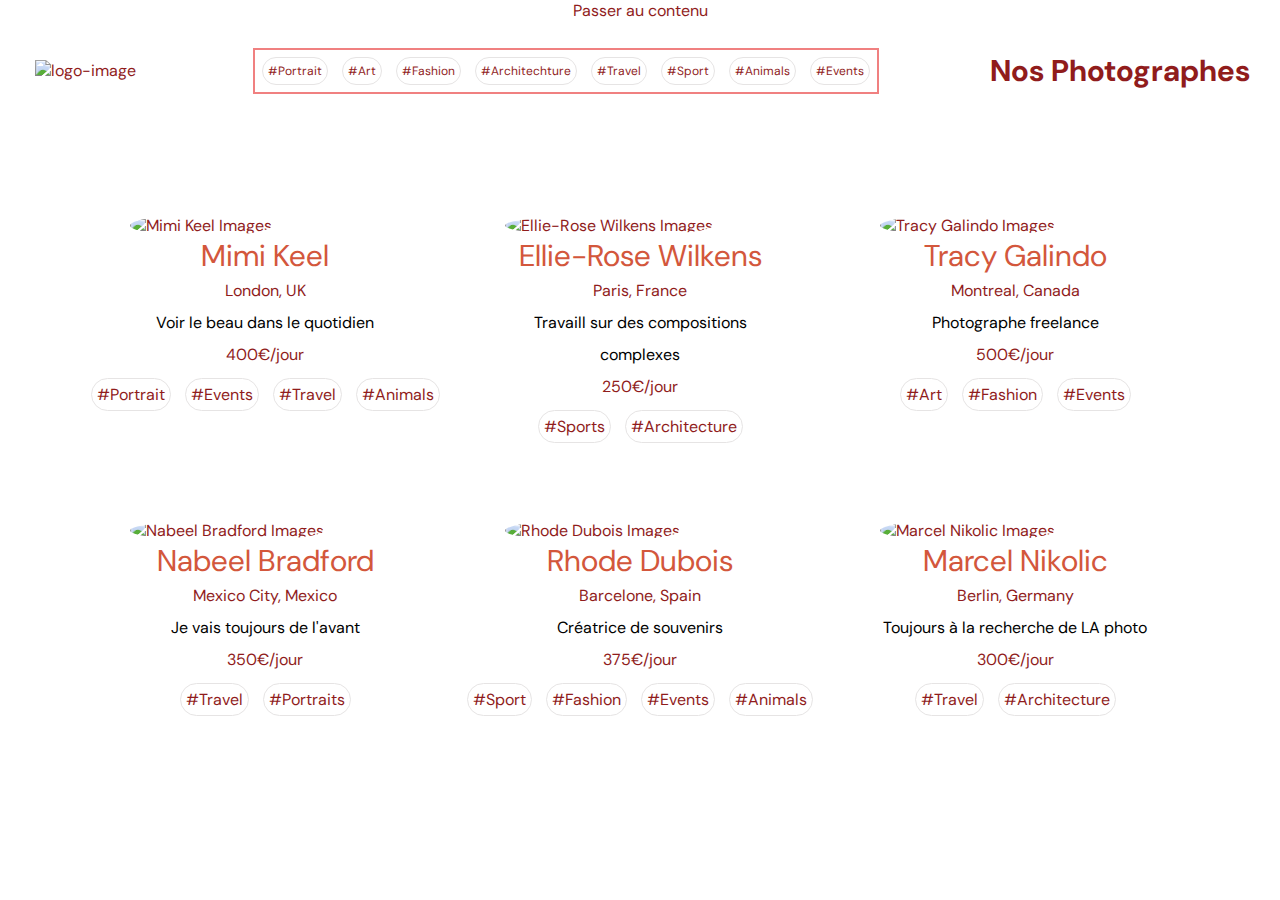
==== index.html @ 73eb79d6 "initial commit" ====
<!DOCTYPE html>
<html lang="en">
  <head>
    <meta charset="UTF-8" />
    <meta http-equiv="X-UA-Compatible" content="IE=edge" />
    <meta name="viewport" content="width=device-width, initial-scale=1.0" />
    <meta
      name="description"
      content="FishEye Site web de photographes freelances, accessibles aux utilisateurs malvoyants "
    />
    <meta name="author" content="Khalida Begum" />
    <link rel="preconnect" href="https://fonts.googleapis.com" />
    <link rel="preconnect" href="https://fonts.gstatic.com" crossorigin />
    <link
      href="https://fonts.googleapis.com/css2?family=DM+Sans&display=swap"
      rel="stylesheet"
    />
    <link rel="stylesheet" href="main.css" />
    <link rel="stylesheet" href="mimi-keel.html" />
    <title>FishEye</title>
  </head>
  <body>
    <a class="contenu" href="#">Passer au contenu</a>
    <header class="main-header">
      <div class="header">
        <img src="/UI-Design-FishEye-FR/.logo.png" alt="logo-image" />
        <h1 class="mobile-title">Nos Photographes</h1>
      </div>
      <nav>
        <ul class="nav-menu">
          <li><a href="#">#Portrait</a></li>
          <li><a href="#">#Art</a></li>
          <li><a href="#">#Fashion</a></li>
          <li><a href="#">#Architechture</a></li>
          <li><a href="#">#Travel</a></li>
          <li><a href="#">#Sport</a></li>
          <li><a href="#">#Animals</a></li>
          <li><a href="#">#Events</a></li>
        </ul>
      </nav>
      <h1 class="desktop-title">Nos Photographes</h1>
    </header>
    <main>
      <section>
        <div class="gallery">
          <article>
            <div class="vignette">
              <a href="mimi-keel.html">
                <img
                  src="Sample Photos/Mimi/Portrait_Nora.jpg"
                  alt="Mimi Keel Images"
                />
                <h2>Mimi Keel</h2>
                <div class="vignette-text">
                  <span>London, UK</span>
                  <p>Voir le beau dans le quotidien</p>
                  <span>400€/jour</span>
                </div>
              </a>
              <ul class="tags">
                <li><a href="#">#Portrait</a></li>
                <li><a href="#">#Events</a></li>
                <li><a href="#">#Travel</a></li>
                <li><a href="#">#Animals</a></li>
              </ul>
            </div>
          </article>
          <article>
            <div class="vignette">
              <a href="#">
                <img
                  src="Sample Photos/Ellie Rose/Architecture_Horseshoe.jpg"
                  alt="Ellie-Rose Wilkens Images"
                />
                <h2>Ellie-Rose Wilkens</h2>
                <div class="vignette-text">
                  <span>Paris, France</span>
                  <p>Travaill sur des compositions complexes</p>
                  <span>250€/jour</span>
                </div>
              </a>
              <ul class="tags">
                <li><a href="#">#Sports</a></li>
                <li><a href="#">#Architecture</a></li>
              </ul>
            </div>
          </article>
          <article>
            <div class="vignette">
              <a href="#">
                <img
                  src="Sample Photos/Tracy/Fashion_Urban_Jungle.jpg"
                  alt="Tracy Galindo Images"
                />
                <h2>Tracy Galindo</h2>
                <div class="vignette-text">
                  <span>Montreal, Canada</span>
                  <p>Photographe freelance</p>
                  <span>500€/jour</span>
                </div>
              </a>
              <ul class="tags">
                <li><a href="#">#Art</a></li>
                <li><a href="#">#Fashion</a></li>
                <li><a href="#">#Events</a></li>
              </ul>
            </div>
          </article>
          <article>
            <div class="vignette">
              <a href="#">
                <img
                  src="Sample Photos/Nabeel/Travel_Outdoor_Baths.jpg"
                  alt="Nabeel Bradford Images"
                />
                <h2>Nabeel Bradford</h2>
                <div class="vignette-text">
                  <span>Mexico City, Mexico</span>
                  <p>Je vais toujours de l'avant</p>
                  <span>350€/jour</span>
                </div>
              </a>
              <ul class="tags">
                <li><a href="#">#Travel</a></li>
                <li><a href="#">#Portraits</a></li>
              </ul>
            </div>
          </article>
          <article>
            <div class="vignette">
              <a href="#">
                <img
                  src="Sample Photos/Rhode/Fashion_Melody_Red_on_Stripes.jpg"
                  alt="Rhode Dubois Images"
                />
                <h2>Rhode Dubois</h2>
                <div class="vignette-text">
                  <span>Barcelone, Spain</span>
                  <p>Créatrice de souvenirs</p>
                  <span>375€/jour</span>
                </div>
              </a>
              <ul class="tags">
                <li><a href="#">#Sport</a></li>
                <li><a href="#">#Fashion</a></li>
                <li><a href="#">#Events</a></li>
                <li><a href="#">#Animals</a></li>
              </ul>
            </div>
          </article>
          <article>
            <div class="vignette">
              <a href="#">
                <img
                  src="Sample Photos/Marcel/Travel_Tower.jpg"
                  alt="Marcel Nikolic Images"
                />
                <h2>Marcel Nikolic</h2>
                <div class="vignette-text">
                  <span>Berlin, Germany</span>
                  <p>Toujours à la recherche de LA photo</p>
                  <span>300€/jour</span>
                </div>
              </a>
              <ul class="tags">
                <li><a href="#">#Travel</a></li>
                <li><a href="#">#Architecture</a></li>
              </ul>
            </div>
          </article>
        </div>
      </section>
    </main>

    <script src="main.js"></script>
  </body>
</html>
---- main.css ----
* {
  margin: 0;
  padding: 0;
  box-sizing: border-box;
  font-family: DM Sans;
  color: #901c1c;
}

.contenu {
  display: none;
  text-decoration: none;
}

.header {
  display: flex;
  flex-direction: row;
  justify-content: space-between;
  align-items: center;
  margin: 10px;
}
.desktop-title {
  display: none;
}
.nav-menu {
  display: flex;
  flex-direction: row;
  flex-wrap: wrap;
  justify-content: center;
  align-items: center;
  list-style: none;
  font-size: 14px;
}
.nav-menu a {
  text-decoration: none;
}
.nav-menu li {
  padding: 5px;
  border: 1px solid #e6e4e4;
  border-radius: 25px;
  margin: 7px;
}

.gallery {
  display: flex;
  flex-direction: column;
  justify-content: space-evenly;
  padding: 60px;
  width: 100%;
}

.vignette {
  margin: 20px 20px 50px 20px;
}
.vignette a {
  text-decoration: none;
}

.vignette img {
  width: 100%;
  height: 350px;
  border-radius: 50%;
  object-fit: cover;
}
h2 {
  font-weight: 400;
  font-size: 30px;
  text-align: center;
  color: #d3573c;
}
h1 {
  font-size: 18px;
  text-align: right;
  margin: 5px;
}
.vignette-text {
  text-align: center;
  line-height: 2em;
}
.vignette-text p {
  color: #000000;
}

.tags {
  display: flex;
  flex-direction: row;
  justify-content: center;
  align-items: center;
}
.tags li {
  list-style: none;
  padding: 5px;
  border: 1px solid #e6e4e4;
  border-radius: 25px;
  margin: 7px;
}

/*photographer profile page*/
.photographer-profile {
  display: flex;
  flex-direction: row;
  justify-content: left;
  align-items: left;
  margin: 10px;
}
.photographer-profile h1 {
  text-align: left;
  color: #d3573c;
  font-weight: 400;
  font-size: 30px;
}
.profile-text {
  color: #d3573c;
}
.profile-pic img {
  border-radius: 50%;
  object-fit: cover;
  margin-left: 25px;
}
.profile-tags {
  display: flex;
  flex-direction: row;
  justify-content: left;
  align-items: center;
}
.profile-tags li {
  list-style: none;
  padding: 5px;
  border: 1px solid #e6e4e4;
  border-radius: 25px;
  margin: 7px;
}
.profile-tags a {
  text-decoration: none;
}
.sample-pictures {
  display: flex;
  flex-direction: column;
  justify-content: center;
  align-items: center;
  margin: 50px;
}

@media screen and (min-width: 991px) {
  header {
    display: flex;
    flex-direction: row;
    justify-content: center;
    align-items: center;
    margin: 15px;
    padding: 10px;
  }
  .contenu {
    display: block;
    text-align: center;
  }
  .main-header {
    justify-content: space-between;
  }
  h1 {
    font-size: 30px;
  }
  .mobile-title {
    display: none;
  }
  .desktop-title {
    display: inline;
  }

  .nav-menu {
    border: 2px solid lightcoral;
    font-size: 12px;
    justify-content: center;
    align-items: center;
  }
  .gallery {
    display: flex;
    flex-direction: row;
    flex-wrap: wrap;
    width: 100%;
  }
  .vignette {
    width: 300px;
    margin: 20px;
    padding: 15px;
  }
}
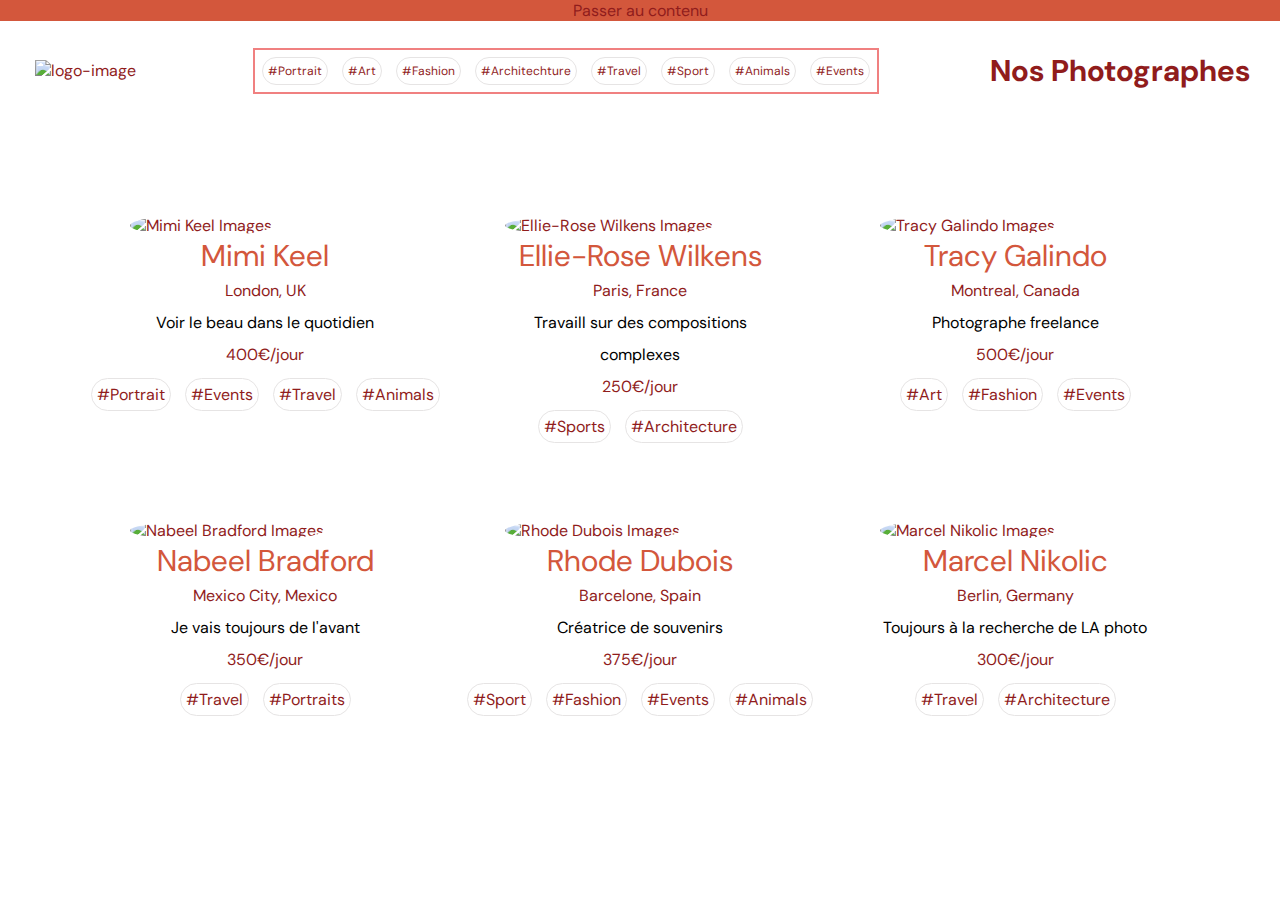
==== commit bd3c1f80: "json update" ====
--- a/index.html
+++ b/index.html
@@ -23,7 +23,7 @@
     <a class="contenu" href="#">Passer au contenu</a>
     <header class="main-header">
       <div class="header">
-        <img src="/UI-Design-FishEye-FR/.logo.png" alt="logo-image" />
+        <img src="UI-Design-FishEye-FR/logo.jpg" alt="logo-image" />
         <h1 class="mobile-title">Nos Photographes</h1>
       </div>
       <nav>
@@ -40,7 +40,7 @@
       </nav>
       <h1 class="desktop-title">Nos Photographes</h1>
     </header>
-    <main>
+    <main id="main">
       <section>
         <div class="gallery">
           <article>
@@ -172,6 +172,6 @@
       </section>
     </main>
 
-    <script src="main.js"></script>
+    <script src="main.js" type="module"></script>
   </body>
 </html>
--- a/main.css
+++ b/main.css
@@ -132,7 +132,7 @@
 .profile-tags a {
   text-decoration: none;
 }
-.sample-pictures {
+.portfolio {
   display: flex;
   flex-direction: column;
   justify-content: center;
@@ -152,6 +152,7 @@
   .contenu {
     display: block;
     text-align: center;
+    background-color: #d3573c;
   }
   .main-header {
     justify-content: space-between;
@@ -183,4 +184,21 @@
     margin: 20px;
     padding: 15px;
   }
-}
+  .portfolio {
+    display: flex;
+    flex-direction: row;
+    flex-wrap: wrap;
+    justify-content: center;
+    align-items: center;
+  }
+  .portfolio-pics {
+    margin: 20px;
+  }
+  .portfolio span {
+    display: flex;
+    color: green;
+  }
+  .portfolio img {
+    border-radius: 15px;
+  }
+}
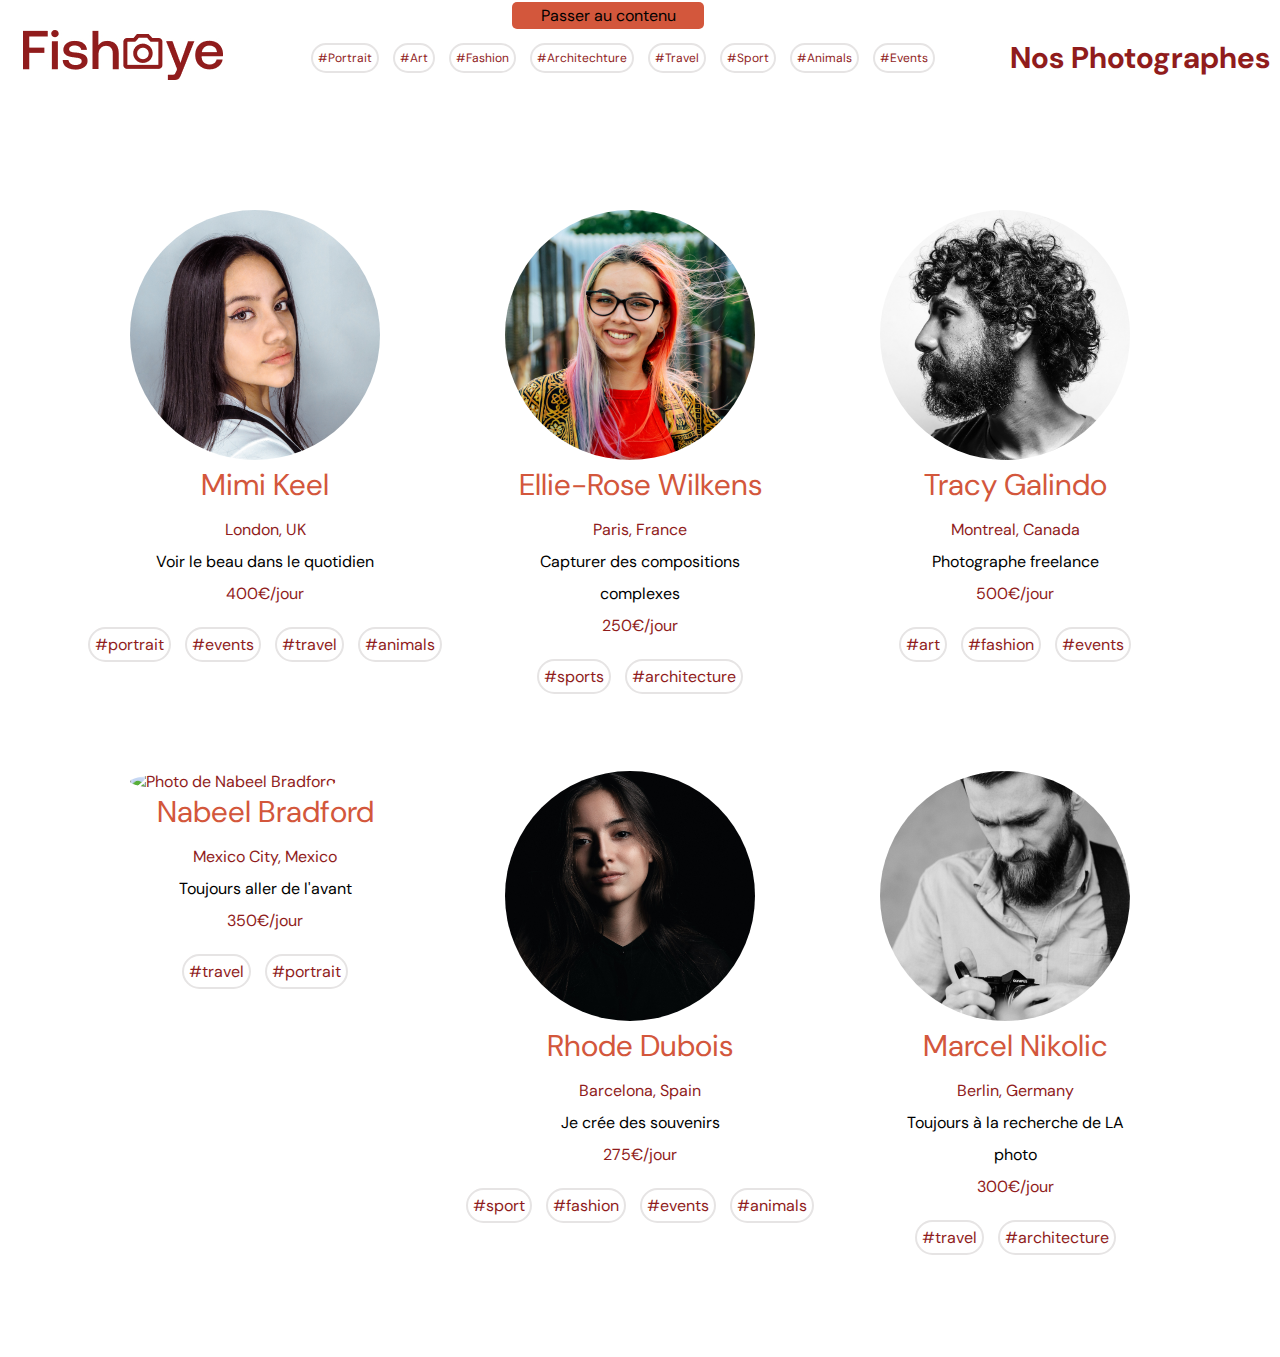
==== commit 25b88ae5: "code plus propre" ====
--- a/index.html
+++ b/index.html
@@ -17,158 +17,51 @@
     />
     <link rel="stylesheet" href="main.css" />
     <link rel="stylesheet" href="mimi-keel.html" />
+    <link rel="stylesheet" href="photograph.html" />
     <title>FishEye</title>
   </head>
   <body>
-    <a class="contenu" href="#">Passer au contenu</a>
+    <a class="contenu" href="#main">Passer au contenu</a>
     <header class="main-header">
       <div class="header">
-        <img src="UI-Design-FishEye-FR/logo.jpg" alt="logo-image" />
+        <a href="index.html">
+          <img src="UI-Design-FishEye-FR/logo.jpg" alt="FishEye Homepage"
+        /></a>
         <h1 class="mobile-title">Nos Photographes</h1>
       </div>
-      <nav>
-        <ul class="nav-menu">
-          <li><a href="#">#Portrait</a></li>
-          <li><a href="#">#Art</a></li>
-          <li><a href="#">#Fashion</a></li>
-          <li><a href="#">#Architechture</a></li>
-          <li><a href="#">#Travel</a></li>
-          <li><a href="#">#Sport</a></li>
-          <li><a href="#">#Animals</a></li>
-          <li><a href="#">#Events</a></li>
+     <nav>
+      <ul class="nav-menu">
+          <span>
+            <li><a href="index.html?tag=${tag}">#Portrait</a></li></span
+          >
+          <span
+            ><li><a href="index.html?tag=${tag}">#Art</a></li></span
+          >
+          <span>
+            <li><a href="index.html?tag=${tag}">#Fashion</a></li></span
+          >
+          <span>
+            <li><a href="index.html?tag=${tag}">#Architechture</a></li></span
+          >
+          <span>
+            <li><a href="index.html?tag=${tag}">#Travel</a></li></span
+          >
+          <span
+            ><li><a href="index.html?tag=${tag}">#Sport</a></li></span
+          >
+          <span
+            ><li><a href="index.html?tag=${tag}">#Animals</a></li></span
+          >
+          <span
+            ><li><a href="index.html?tag=${tag}">#Events</a></li></span
+          >
         </ul>
-      </nav>
+      </nav> 
       <h1 class="desktop-title">Nos Photographes</h1>
     </header>
-    <main id="main">
+    <main>
       <section>
-        <div class="gallery">
-          <article>
-            <div class="vignette">
-              <a href="mimi-keel.html">
-                <img
-                  src="Sample Photos/Mimi/Portrait_Nora.jpg"
-                  alt="Mimi Keel Images"
-                />
-                <h2>Mimi Keel</h2>
-                <div class="vignette-text">
-                  <span>London, UK</span>
-                  <p>Voir le beau dans le quotidien</p>
-                  <span>400€/jour</span>
-                </div>
-              </a>
-              <ul class="tags">
-                <li><a href="#">#Portrait</a></li>
-                <li><a href="#">#Events</a></li>
-                <li><a href="#">#Travel</a></li>
-                <li><a href="#">#Animals</a></li>
-              </ul>
-            </div>
-          </article>
-          <article>
-            <div class="vignette">
-              <a href="#">
-                <img
-                  src="Sample Photos/Ellie Rose/Architecture_Horseshoe.jpg"
-                  alt="Ellie-Rose Wilkens Images"
-                />
-                <h2>Ellie-Rose Wilkens</h2>
-                <div class="vignette-text">
-                  <span>Paris, France</span>
-                  <p>Travaill sur des compositions complexes</p>
-                  <span>250€/jour</span>
-                </div>
-              </a>
-              <ul class="tags">
-                <li><a href="#">#Sports</a></li>
-                <li><a href="#">#Architecture</a></li>
-              </ul>
-            </div>
-          </article>
-          <article>
-            <div class="vignette">
-              <a href="#">
-                <img
-                  src="Sample Photos/Tracy/Fashion_Urban_Jungle.jpg"
-                  alt="Tracy Galindo Images"
-                />
-                <h2>Tracy Galindo</h2>
-                <div class="vignette-text">
-                  <span>Montreal, Canada</span>
-                  <p>Photographe freelance</p>
-                  <span>500€/jour</span>
-                </div>
-              </a>
-              <ul class="tags">
-                <li><a href="#">#Art</a></li>
-                <li><a href="#">#Fashion</a></li>
-                <li><a href="#">#Events</a></li>
-              </ul>
-            </div>
-          </article>
-          <article>
-            <div class="vignette">
-              <a href="#">
-                <img
-                  src="Sample Photos/Nabeel/Travel_Outdoor_Baths.jpg"
-                  alt="Nabeel Bradford Images"
-                />
-                <h2>Nabeel Bradford</h2>
-                <div class="vignette-text">
-                  <span>Mexico City, Mexico</span>
-                  <p>Je vais toujours de l'avant</p>
-                  <span>350€/jour</span>
-                </div>
-              </a>
-              <ul class="tags">
-                <li><a href="#">#Travel</a></li>
-                <li><a href="#">#Portraits</a></li>
-              </ul>
-            </div>
-          </article>
-          <article>
-            <div class="vignette">
-              <a href="#">
-                <img
-                  src="Sample Photos/Rhode/Fashion_Melody_Red_on_Stripes.jpg"
-                  alt="Rhode Dubois Images"
-                />
-                <h2>Rhode Dubois</h2>
-                <div class="vignette-text">
-                  <span>Barcelone, Spain</span>
-                  <p>Créatrice de souvenirs</p>
-                  <span>375€/jour</span>
-                </div>
-              </a>
-              <ul class="tags">
-                <li><a href="#">#Sport</a></li>
-                <li><a href="#">#Fashion</a></li>
-                <li><a href="#">#Events</a></li>
-                <li><a href="#">#Animals</a></li>
-              </ul>
-            </div>
-          </article>
-          <article>
-            <div class="vignette">
-              <a href="#">
-                <img
-                  src="Sample Photos/Marcel/Travel_Tower.jpg"
-                  alt="Marcel Nikolic Images"
-                />
-                <h2>Marcel Nikolic</h2>
-                <div class="vignette-text">
-                  <span>Berlin, Germany</span>
-                  <p>Toujours à la recherche de LA photo</p>
-                  <span>300€/jour</span>
-                </div>
-              </a>
-              <ul class="tags">
-                <li><a href="#">#Travel</a></li>
-                <li><a href="#">#Architecture</a></li>
-              </ul>
-            </div>
-          </article>
-        </div>
+        <div id="main" class="gallery"></div>
       </section>
     </main>
 
--- a/main.css
+++ b/main.css
@@ -16,7 +16,7 @@
   flex-direction: row;
   justify-content: space-between;
   align-items: center;
-  margin: 10px;
+  margin: 20px 13px;
 }
 .desktop-title {
   display: none;
@@ -32,12 +32,21 @@
 }
 .nav-menu a {
   text-decoration: none;
+  color: #901c1c;
+}
+.nav-menu a:hover {
+  color: #ffffff;
+  background-color: #901c1c;
 }
 .nav-menu li {
   padding: 5px;
-  border: 1px solid #e6e4e4;
+  border: 2px solid #e6e4e4;
   border-radius: 25px;
   margin: 7px;
+}
+.nav-menu li:hover {
+  color: #ffffff;
+  background-color: #901c1c;
 }
 
 .gallery {
@@ -54,13 +63,21 @@
 .vignette a {
   text-decoration: none;
 }
+.vignette a:hover {
+  color: #ffffff;
+}
 
 .vignette img {
-  width: 100%;
-  height: 350px;
+  width: 250px;
+  height: 250px;
   border-radius: 50%;
   object-fit: cover;
 }
+.vignette-link:hover {
+  transform: scale(1.1);
+  transition: ease-in-out;
+}
+
 h2 {
   font-weight: 400;
   font-size: 30px;
@@ -70,11 +87,14 @@
 h1 {
   font-size: 18px;
   text-align: right;
-  margin: 5px;
 }
 .vignette-text {
   text-align: center;
   line-height: 2em;
+  margin: 10px;
+}
+.price {
+  color: #525252;
 }
 .vignette-text p {
   color: #000000;
@@ -86,92 +106,416 @@
   justify-content: center;
   align-items: center;
 }
+.tags a {
+  color: #901c1c;
+}
 .tags li {
   list-style: none;
   padding: 5px;
-  border: 1px solid #e6e4e4;
+  border: 2px solid #e6e4e4;
   border-radius: 25px;
   margin: 7px;
 }
 
+.tags li:hover {
+  background-color: #901c1c;
+  color: #ffffff;
+}
+
 /*photographer profile page*/
+.profile-header {
+  position: absolute;
+  margin: 10px;
+}
 .photographer-profile {
   display: flex;
   flex-direction: row;
   justify-content: left;
-  align-items: left;
   margin: 10px;
 }
 .photographer-profile h1 {
   text-align: left;
   color: #d3573c;
   font-weight: 400;
-  font-size: 30px;
+  font-size: 40px;
+  margin-top: 25px;
 }
 .profile-text {
   color: #d3573c;
+  margin-top: 5em;
+}
+.profile-text p {
+  color: #525252;
 }
 .profile-pic img {
+  height: 150px;
+  width: 150px;
   border-radius: 50%;
   object-fit: cover;
-  margin-left: 25px;
+  margin-top: 40px;
 }
 .profile-tags {
   display: flex;
   flex-direction: row;
-  justify-content: left;
+  justify-content: space-evenly;
   align-items: center;
 }
+
 .profile-tags li {
   list-style: none;
   padding: 5px;
-  border: 1px solid #e6e4e4;
+  border: 2px solid #e6e4e4;
   border-radius: 25px;
-  margin: 7px;
+}
+.profile-tags li:hover {
+  background-color: #901c1c;
 }
 .profile-tags a {
   text-decoration: none;
-}
-.portfolio {
+  color: #901c1c;
+}
+.profile-tags a:hover {
+  color: #ffffff;
+  background-color: #901c1c;
+}
+
+/* menu sort by */
+
+.sort-menu label {
+  font-size: 16px;
+  width: 80px;
+}
+
+.dropbtn {
+  position: absolute;
+  background-color: #901c1c;
+  cursor: pointer;
+  color: #ffffff;
+  font-size: 16px;
+  margin-left: 45px;
+  border: none;
+}
+.dropbtn:hover,
+.dropbtn:focus {
+  background-color: #ddd;
+}
+/* hidden par default*/
+
+.sort-menu {
+  position: relative;
+  display: inline-block;
+}
+
+.sort-content {
+  display: none;
+  position: absolute;
+  top: 0;
+  margin-left: 7em;
+  background-color: #901c1c;
+  min-width: 160px;
+  z-index: 1;
+}
+.sort-popularity,
+.sort-date,
+.sort-title {
+  width: 90%;
+  background-color: #901c1c;
+  padding: 10px 10px;
+  color: #ffffff;
+  display: block;
+  margin: 6px;
+  border: none;
+  border-bottom: solid 2px #ffffff;
+  cursor: pointer;
+}
+.dropbtn {
+  padding: 0;
+  left: 54%;
+  margin-top: 15px;
+  max-width: 3px;
+  max-height: 3px;
+}
+
+.sort-content a:hover {
+  background-color: #ddd;
+}
+.close-menu {
+  margin-left: 30px;
+  color: #000000;
+  cursor: pointer;
+}
+
+/* portfolio*/
+
+#portfolio {
   display: flex;
   flex-direction: column;
   justify-content: center;
   align-items: center;
-  margin: 50px;
+  margin-top: 30px;
+}
+.portfolio-pics {
+  position: relative;
+  margin: 20px 20px 0px 20px;
+  width: 90%;
+}
+.portfolio-pics img {
+  width: 100%;
+  height: 200px;
+  border-radius: 5px;
+  object-fit: cover;
+}
+.portfolio-pics video {
+  width: 100%;
+  height: 200px;
+  border-radius: 5px;
+  object-fit: cover;
+}
+.portfolio-text {
+  margin-top: 15px;
+  display: flex;
+  justify-content: space-between;
+}
+.portfolio-text a {
+  text-decoration: none;
+}
+
+.portfolio-likes {
+  margin-right: 0;
+  cursor: pointer;
+}
+
+.title {
+  cursor: pointer;
+}
+
+/* lightbox*/
+.lightbox {
+  display: none;
+  position: fixed;
+  top: 0;
+  left: 0;
+  width: 100%;
+  height: 100%;
+  background-color: #ffffff;
+  z-index: 1;
+  overflow: auto;
+}
+
+#nav-left,
+#nav-right {
+  font-size: 30px;
+  position: fixed;
+  top: 50%;
+  transition: 0.3s;
+  z-index: 11;
+  cursor: pointer;
+  border: none;
+}
+#nav-left {
+  left: 40px;
+}
+#nav-right {
+  right: 40px;
+}
+
+.lightbox-close {
+  position: absolute;
+  right: 25px;
+  top: 40px;
+  width: 35px;
+  height: 35px;
+  opacity: 1;
+  cursor: pointer;
+  z-index: 12;
+}
+
+.lightbox-close:before,
+.lightbox-close:after {
+  position: absolute;
+  left: 15px;
+  content: " ";
+  height: 40px;
+  width: 6px;
+  background-color: #901c1c;
+}
+.lightbox-close:before {
+  transform: rotate(45deg);
+}
+.lightbox-close:after {
+  transform: rotate(-45deg);
+}
+
+.lightbox-container img {
+  width: 100%;
+  object-fit: cover;
+}
+.lightbox-container {
+  display: flex;
+  align-items: center;
+  justify-content: center;
+  margin-left: 75px;
+  margin-right: 75px;
+  min-height: 100vh;
+  cursor: pointer;
+}
+
+/*modal*/
+
+.btn-contact {
+  position: fixed;
+  background-color: #901c1c;
+  color: #ffffff;
+  margin: 10px;
+  height: 40px;
+  width: 150px;
+  left: 28%;
+  border-radius: 10px;
+  font-size: 18px;
+  font-weight: bold;
+  border: 0;
+  cursor: pointer;
+}
+.btn-contact:hover {
+  background-color: #d3573c;
+  color: #000000;
+}
+.background {
+  display: none;
+  position: fixed;
+  z-index: 1;
+  left: 0;
+  top: 0;
+  height: 100%;
+  width: 100%;
+}
+.content {
+  width: 100%;
+  height: 100vh;
+  animation-name: modalopen;
+  background: #d3573c;
+  position: relative;
+  color: #fff;
+  padding-top: 10px;
+}
+.contact {
+  margin: 10px;
+  color: #000000;
+  font-size: 20px;
+}
+
+.modal-body {
+  padding: 15px 8%;
+  margin: 15px auto;
+}
+.formdata {
+  margin-top: 15px;
+}
+label {
+  color: #000000;
+  font-size: 20px;
+}
+input {
+  padding: 8px;
+  height: 3em;
+  width: 100%;
+  border: none;
+  border-radius: 5px;
+}
+#message {
+  height: 150px;
+  width: 100%;
+}
+.button-send {
+  margin-top: 50px;
+  background-color: #901c1c;
+  color: #ffffff;
+  font-size: 23px;
+  width: 150px;
+  border: none;
+  border-radius: 5px;
+}
+.text-control {
+  margin: 0;
+  padding: 8px;
+  width: 100%;
+  border-radius: 10px;
+}
+.close {
+  position: absolute;
+  right: 15px;
+  top: 15px;
+  width: 32px;
+  height: 32px;
+  opacity: 1;
+  cursor: pointer;
+  transform: scale(0.7);
+}
+
+.close:before,
+.close:after {
+  position: absolute;
+  left: 15px;
+  content: " ";
+  height: 33px;
+  width: 3px;
+  background-color: #fff;
+}
+.close:before {
+  transform: rotate(45deg);
+}
+.close:after {
+  transform: rotate(-45deg);
 }
 
 @media screen and (min-width: 991px) {
-  header {
+  .photographer-info {
     display: flex;
     flex-direction: row;
+    flex-wrap: wrap;
+    align-items: center;
+    margin: 15px;
+    padding: 20px;
+    background-color: #fafafa;
+  }
+  .contenu {
+    position: fixed;
+    display: block;
+    text-align: center;
+    background-color: #d3573c;
+    width: 15%;
+    color: #000000;
+    margin: -8px 40%;
+    padding: 3px;
+    border-radius: 5px;
+  }
+  .contenu:hover {
+    transform: scale(1.2);
+  }
+
+  .main-header {
+    display: flex;
+    flex-direction: row;
+    align-items: center;
+    justify-content: space-between;
+    margin: 10px;
+  }
+  h1 {
+    font-size: 30px;
+  }
+  .mobile-title {
+    display: none;
+  }
+  .desktop-title {
+    display: inline;
+  }
+
+  .nav-menu {
+    font-size: 12px;
     justify-content: center;
     align-items: center;
     margin: 15px;
     padding: 10px;
-  }
-  .contenu {
-    display: block;
-    text-align: center;
-    background-color: #d3573c;
-  }
-  .main-header {
-    justify-content: space-between;
-  }
-  h1 {
-    font-size: 30px;
-  }
-  .mobile-title {
-    display: none;
-  }
-  .desktop-title {
-    display: inline;
-  }
-
-  .nav-menu {
-    border: 2px solid lightcoral;
-    font-size: 12px;
-    justify-content: center;
-    align-items: center;
   }
   .gallery {
     display: flex;
@@ -184,21 +528,64 @@
     margin: 20px;
     padding: 15px;
   }
-  .portfolio {
+  #portfolio {
     display: flex;
     flex-direction: row;
     flex-wrap: wrap;
-    justify-content: center;
+    justify-content: space-evenly;
     align-items: center;
   }
   .portfolio-pics {
+    width: 350px;
     margin: 20px;
-  }
-  .portfolio span {
-    display: flex;
+    padding: 15px;
+  }
+  .portfolio-pics img {
+    height: 250px;
+  }
+  .portfolio-pics video {
+    height: 250px;
+  }
+
+  .photographer-profile {
+    justify-content: space-between;
+    width: 100%;
+  }
+  .profile-header {
+    top: 0;
+    left: 0;
+    margin: 20px;
+  }
+  .profile-pic img {
+    height: 200px;
+    width: 200px;
+  }
+  .profile-text {
+    line-height: 2.5em;
+  }
+  .tags {
     color: green;
   }
-  .portfolio img {
-    border-radius: 15px;
-  }
-}
+
+  .btn-contact {
+    position: absolute;
+    height: 60px;
+    width: 150px;
+    left: 30%;
+  }
+  .background {
+    background-color: rgba(194, 190, 190, 0.322);
+    overflow: overlay;
+  }
+  .content {
+    margin: 10% auto;
+    max-height: 92%;
+    max-width: 40%;
+    border-radius: 10px;
+  }
+  .lightbox-container img {
+    width: 50em;
+    height: 600px;
+    object-fit: cover;
+  }
+}
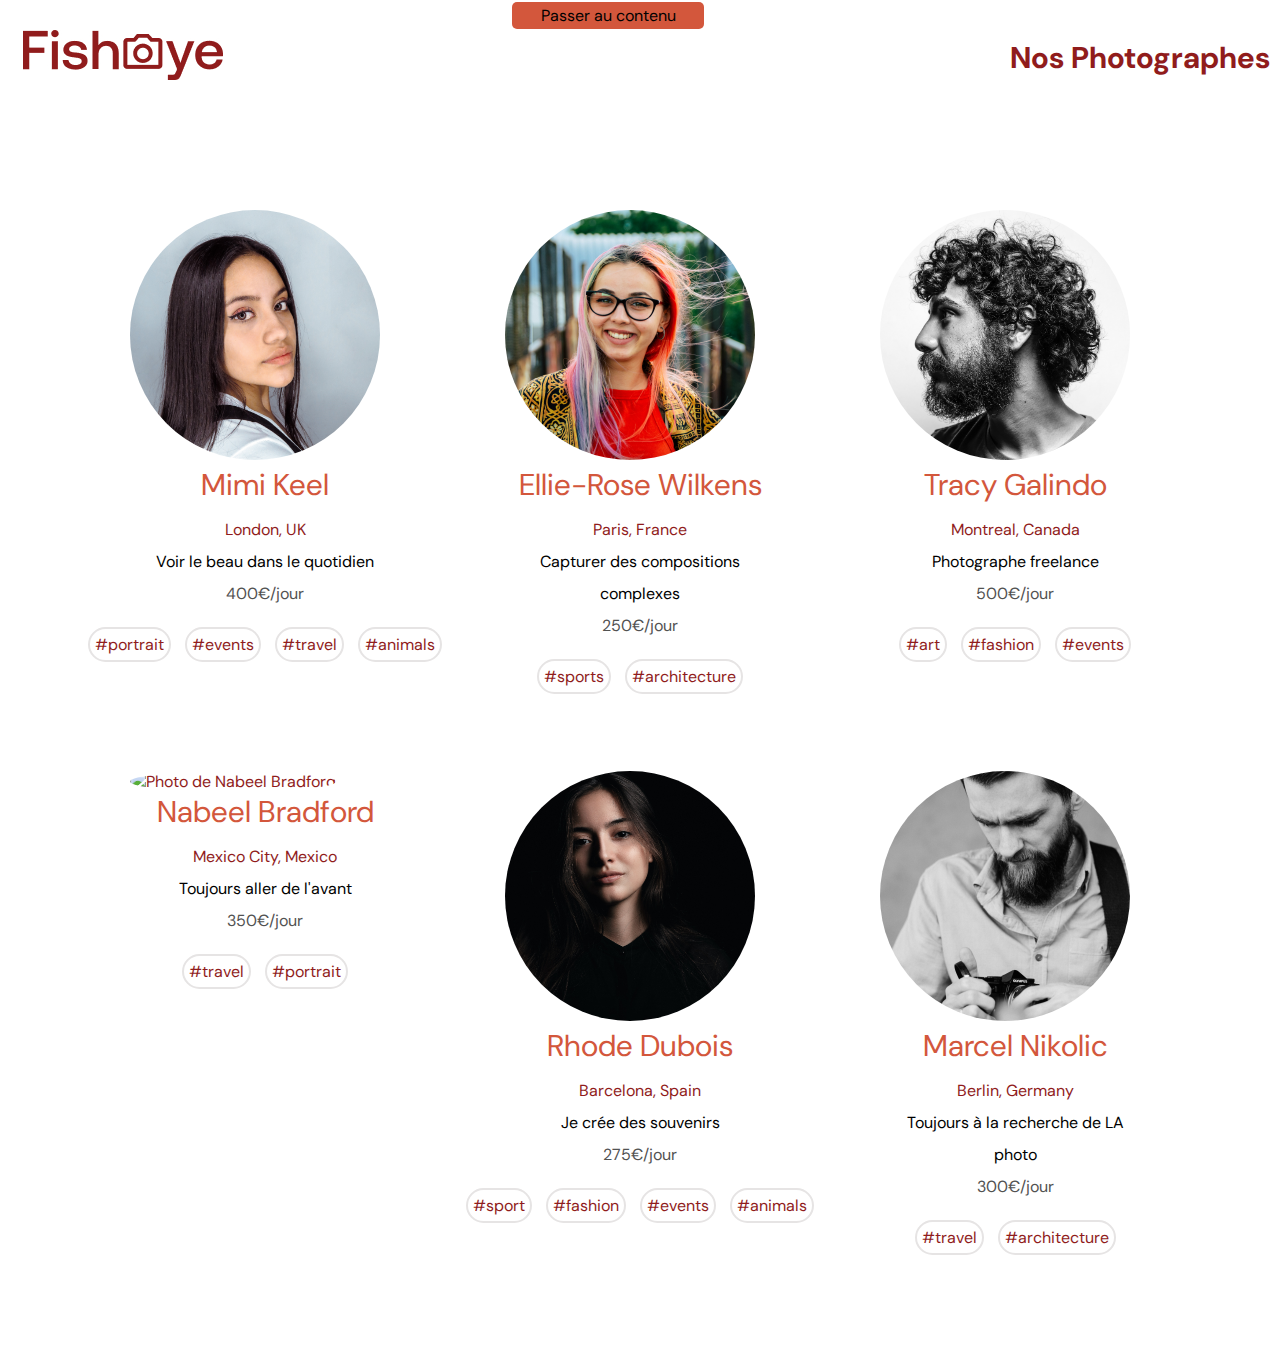
==== commit 803758ad: "Update code review" ====
--- a/index.html
+++ b/index.html
@@ -1,70 +1,42 @@
 <!DOCTYPE html>
 <html lang="en">
-  <head>
-    <meta charset="UTF-8" />
-    <meta http-equiv="X-UA-Compatible" content="IE=edge" />
-    <meta name="viewport" content="width=device-width, initial-scale=1.0" />
-    <meta
-      name="description"
-      content="FishEye Site web de photographes freelances, accessibles aux utilisateurs malvoyants "
-    />
-    <meta name="author" content="Khalida Begum" />
-    <link rel="preconnect" href="https://fonts.googleapis.com" />
-    <link rel="preconnect" href="https://fonts.gstatic.com" crossorigin />
-    <link
-      href="https://fonts.googleapis.com/css2?family=DM+Sans&display=swap"
-      rel="stylesheet"
-    />
-    <link rel="stylesheet" href="main.css" />
-    <link rel="stylesheet" href="mimi-keel.html" />
-    <link rel="stylesheet" href="photograph.html" />
-    <title>FishEye</title>
-  </head>
-  <body>
-    <a class="contenu" href="#main">Passer au contenu</a>
-    <header class="main-header">
-      <div class="header">
-        <a href="index.html">
-          <img src="UI-Design-FishEye-FR/logo.jpg" alt="FishEye Homepage"
-        /></a>
-        <h1 class="mobile-title">Nos Photographes</h1>
-      </div>
-     <nav>
+
+<head>
+  <meta charset="UTF-8" />
+  <meta http-equiv="X-UA-Compatible" content="IE=edge" />
+  <meta name="viewport" content="width=device-width, initial-scale=1.0" />
+  <meta name="description"
+    content="FishEye Site web de photographes freelances, accessibles aux utilisateurs malvoyants " />
+  <meta name="author" content="Khalida Begum" />
+  <link rel="preconnect" href="https://fonts.googleapis.com" />
+  <link rel="preconnect" href="https://fonts.gstatic.com" crossorigin />
+  <link href="https://fonts.googleapis.com/css2?family=DM+Sans&display=swap" rel="stylesheet" />
+  <link rel="stylesheet" href="./css/main.css" />
+  <title>FishEye</title>
+</head>
+
+<body>
+  <a class="contenu" href="#main">Passer au contenu</a>
+  <header class="main-header">
+    <div class="header">
+      <a href="index.html">
+        <img src="assets/logo.jpg" alt="FishEye Homepage" /></a>
+      <h1 class="mobile-title">Nos Photographes</h1>
+    </div>
+    <nav>
       <ul class="nav-menu">
-          <span>
-            <li><a href="index.html?tag=${tag}">#Portrait</a></li></span
-          >
-          <span
-            ><li><a href="index.html?tag=${tag}">#Art</a></li></span
-          >
-          <span>
-            <li><a href="index.html?tag=${tag}">#Fashion</a></li></span
-          >
-          <span>
-            <li><a href="index.html?tag=${tag}">#Architechture</a></li></span
-          >
-          <span>
-            <li><a href="index.html?tag=${tag}">#Travel</a></li></span
-          >
-          <span
-            ><li><a href="index.html?tag=${tag}">#Sport</a></li></span
-          >
-          <span
-            ><li><a href="index.html?tag=${tag}">#Animals</a></li></span
-          >
-          <span
-            ><li><a href="index.html?tag=${tag}">#Events</a></li></span
-          >
-        </ul>
-      </nav> 
-      <h1 class="desktop-title">Nos Photographes</h1>
-    </header>
-    <main>
-      <section>
-        <div id="main" class="gallery"></div>
-      </section>
-    </main>
+        <!-- TODO : Les tags doivent s'ajouter dynamiquement ici-->
+      </ul>
+    </nav>
+    <h1 class="desktop-title">Nos Photographes</h1>
+  </header>
+  <main>
+    <section>
+      <div id="main" class="gallery"></div>
+    </section>
+  </main>
 
-    <script src="main.js" type="module"></script>
-  </body>
-</html>
+  <script src="./scripts/main.js" type="module"></script>
+</body>
+
+</html>--- a/css/main.css
+++ b/css/main.css
@@ -0,0 +1,591 @@
+* {
+  margin: 0;
+  padding: 0;
+  box-sizing: border-box;
+  font-family: DM Sans;
+  color: #901c1c;
+}
+
+.contenu {
+  display: none;
+  text-decoration: none;
+}
+
+.header {
+  display: flex;
+  flex-direction: row;
+  justify-content: space-between;
+  align-items: center;
+  margin: 20px 13px;
+}
+.desktop-title {
+  display: none;
+}
+.nav-menu {
+  display: flex;
+  flex-direction: row;
+  flex-wrap: wrap;
+  justify-content: center;
+  align-items: center;
+  list-style: none;
+  font-size: 14px;
+}
+.nav-menu a {
+  text-decoration: none;
+  color: #901c1c;
+}
+.nav-menu a:hover {
+  color: #ffffff;
+  background-color: #901c1c;
+}
+.nav-menu li {
+  padding: 5px;
+  border: 2px solid #e6e4e4;
+  border-radius: 25px;
+  margin: 7px;
+}
+.nav-menu li:hover {
+  color: #ffffff;
+  background-color: #901c1c;
+}
+
+.gallery {
+  display: flex;
+  flex-direction: column;
+  justify-content: space-evenly;
+  padding: 60px;
+  width: 100%;
+}
+
+.vignette {
+  margin: 20px 20px 50px 20px;
+}
+.vignette a {
+  text-decoration: none;
+}
+.vignette a:hover {
+  color: #ffffff;
+}
+
+.vignette img {
+  width: 250px;
+  height: 250px;
+  border-radius: 50%;
+  object-fit: cover;
+}
+.vignette-link:hover {
+  transform: scale(1.1);
+  transition: ease-in-out;
+}
+
+h2 {
+  font-weight: 400;
+  font-size: 30px;
+  text-align: center;
+  color: #d3573c;
+}
+h1 {
+  font-size: 18px;
+  text-align: right;
+}
+.vignette-text {
+  text-align: center;
+  line-height: 2em;
+  margin: 10px;
+}
+.price {
+  color: #525252;
+}
+.vignette-text p {
+  color: #000000;
+}
+
+.tags {
+  display: flex;
+  flex-direction: row;
+  justify-content: center;
+  align-items: center;
+}
+.tags a {
+  color: #901c1c;
+}
+.tags li {
+  list-style: none;
+  padding: 5px;
+  border: 2px solid #e6e4e4;
+  border-radius: 25px;
+  margin: 7px;
+}
+
+.tags li:hover {
+  background-color: #901c1c;
+  color: #ffffff;
+}
+
+/*photographer profile page*/
+.profile-header {
+  position: absolute;
+  margin: 10px;
+}
+.photographer-profile {
+  display: flex;
+  flex-direction: row;
+  justify-content: left;
+  margin: 10px;
+}
+.photographer-profile h1 {
+  text-align: left;
+  color: #d3573c;
+  font-weight: 400;
+  font-size: 40px;
+  margin-top: 25px;
+}
+.profile-text {
+  color: #d3573c;
+  margin-top: 5em;
+}
+.profile-text p {
+  color: #525252;
+}
+.profile-pic img {
+  height: 150px;
+  width: 150px;
+  border-radius: 50%;
+  object-fit: cover;
+  margin-top: 40px;
+}
+.profile-tags {
+  display: flex;
+  flex-direction: row;
+  justify-content: space-evenly;
+  align-items: center;
+}
+
+.profile-tags li {
+  list-style: none;
+  padding: 5px;
+  border: 2px solid #e6e4e4;
+  border-radius: 25px;
+}
+.profile-tags li:hover {
+  background-color: #901c1c;
+}
+.profile-tags a {
+  text-decoration: none;
+  color: #901c1c;
+}
+.profile-tags a:hover {
+  color: #ffffff;
+  background-color: #901c1c;
+}
+
+/* menu sort by */
+
+.sort-menu label {
+  font-size: 16px;
+  width: 80px;
+}
+
+.dropbtn {
+  position: absolute;
+  background-color: #901c1c;
+  cursor: pointer;
+  color: #ffffff;
+  font-size: 16px;
+  margin-left: 45px;
+  border: none;
+}
+.dropbtn:hover,
+.dropbtn:focus {
+  background-color: #ddd;
+}
+/* hidden par default*/
+
+.sort-menu {
+  position: relative;
+  display: inline-block;
+}
+
+.sort-content {
+  display: none;
+  position: absolute;
+  top: 0;
+  margin-left: 7em;
+  background-color: #901c1c;
+  min-width: 160px;
+  z-index: 1;
+}
+.sort-popularity,
+.sort-date,
+.sort-title {
+  width: 90%;
+  background-color: #901c1c;
+  padding: 10px 10px;
+  color: #ffffff;
+  display: block;
+  margin: 6px;
+  border: none;
+  border-bottom: solid 2px #ffffff;
+  cursor: pointer;
+}
+.dropbtn {
+  padding: 0;
+  left: 54%;
+  margin-top: 15px;
+  max-width: 3px;
+  max-height: 3px;
+}
+
+.sort-content a:hover {
+  background-color: #ddd;
+}
+.close-menu {
+  margin-left: 30px;
+  color: #000000;
+  cursor: pointer;
+}
+
+/* portfolio*/
+
+#portfolio {
+  display: flex;
+  flex-direction: column;
+  justify-content: center;
+  align-items: center;
+  margin-top: 30px;
+}
+.portfolio-pics {
+  position: relative;
+  margin: 20px 20px 0px 20px;
+  width: 90%;
+}
+.portfolio-pics img {
+  width: 100%;
+  height: 200px;
+  border-radius: 5px;
+  object-fit: cover;
+}
+.portfolio-pics video {
+  width: 100%;
+  height: 200px;
+  border-radius: 5px;
+  object-fit: cover;
+}
+.portfolio-text {
+  margin-top: 15px;
+  display: flex;
+  justify-content: space-between;
+}
+.portfolio-text a {
+  text-decoration: none;
+}
+
+.portfolio-likes {
+  margin-right: 0;
+  cursor: pointer;
+}
+
+.title {
+  cursor: pointer;
+}
+
+/* lightbox*/
+.lightbox {
+  display: none;
+  position: fixed;
+  top: 0;
+  left: 0;
+  width: 100%;
+  height: 100%;
+  background-color: #ffffff;
+  z-index: 1;
+  overflow: auto;
+}
+
+#nav-left,
+#nav-right {
+  font-size: 30px;
+  position: fixed;
+  top: 50%;
+  transition: 0.3s;
+  z-index: 11;
+  cursor: pointer;
+  border: none;
+}
+#nav-left {
+  left: 40px;
+}
+#nav-right {
+  right: 40px;
+}
+
+.lightbox-close {
+  position: absolute;
+  right: 25px;
+  top: 40px;
+  width: 35px;
+  height: 35px;
+  opacity: 1;
+  cursor: pointer;
+  z-index: 12;
+}
+
+.lightbox-close:before,
+.lightbox-close:after {
+  position: absolute;
+  left: 15px;
+  content: " ";
+  height: 40px;
+  width: 6px;
+  background-color: #901c1c;
+}
+.lightbox-close:before {
+  transform: rotate(45deg);
+}
+.lightbox-close:after {
+  transform: rotate(-45deg);
+}
+
+.lightbox-container img {
+  width: 100%;
+  object-fit: cover;
+}
+.lightbox-container {
+  display: flex;
+  align-items: center;
+  justify-content: center;
+  margin-left: 75px;
+  margin-right: 75px;
+  min-height: 100vh;
+  cursor: pointer;
+}
+
+/*modal*/
+
+.btn-contact {
+  position: fixed;
+  background-color: #901c1c;
+  color: #ffffff;
+  margin: 10px;
+  height: 40px;
+  width: 150px;
+  left: 28%;
+  border-radius: 10px;
+  font-size: 18px;
+  font-weight: bold;
+  border: 0;
+  cursor: pointer;
+}
+.btn-contact:hover {
+  background-color: #d3573c;
+  color: #000000;
+}
+.background {
+  display: none;
+  position: fixed;
+  z-index: 1;
+  left: 0;
+  top: 0;
+  height: 100%;
+  width: 100%;
+}
+.content {
+  width: 100%;
+  height: 100vh;
+  animation-name: modalopen;
+  background: #d3573c;
+  position: relative;
+  color: #fff;
+  padding-top: 10px;
+}
+.contact {
+  margin: 10px;
+  color: #000000;
+  font-size: 20px;
+}
+
+.modal-body {
+  padding: 15px 8%;
+  margin: 15px auto;
+}
+.formdata {
+  margin-top: 15px;
+}
+label {
+  color: #000000;
+  font-size: 20px;
+}
+input {
+  padding: 8px;
+  height: 3em;
+  width: 100%;
+  border: none;
+  border-radius: 5px;
+}
+#message {
+  height: 150px;
+  width: 100%;
+}
+.button-send {
+  margin-top: 50px;
+  background-color: #901c1c;
+  color: #ffffff;
+  font-size: 23px;
+  width: 150px;
+  border: none;
+  border-radius: 5px;
+}
+.text-control {
+  margin: 0;
+  padding: 8px;
+  width: 100%;
+  border-radius: 10px;
+}
+.close {
+  position: absolute;
+  right: 15px;
+  top: 15px;
+  width: 32px;
+  height: 32px;
+  opacity: 1;
+  cursor: pointer;
+  transform: scale(0.7);
+}
+
+.close:before,
+.close:after {
+  position: absolute;
+  left: 15px;
+  content: " ";
+  height: 33px;
+  width: 3px;
+  background-color: #fff;
+}
+.close:before {
+  transform: rotate(45deg);
+}
+.close:after {
+  transform: rotate(-45deg);
+}
+
+@media screen and (min-width: 991px) {
+  .photographer-info {
+    display: flex;
+    flex-direction: row;
+    flex-wrap: wrap;
+    align-items: center;
+    margin: 15px;
+    padding: 20px;
+    background-color: #fafafa;
+  }
+  .contenu {
+    position: fixed;
+    display: block;
+    text-align: center;
+    background-color: #d3573c;
+    width: 15%;
+    color: #000000;
+    margin: -8px 40%;
+    padding: 3px;
+    border-radius: 5px;
+  }
+  .contenu:hover {
+    transform: scale(1.2);
+  }
+
+  .main-header {
+    display: flex;
+    flex-direction: row;
+    align-items: center;
+    justify-content: space-between;
+    margin: 10px;
+  }
+  h1 {
+    font-size: 30px;
+  }
+  .mobile-title {
+    display: none;
+  }
+  .desktop-title {
+    display: inline;
+  }
+
+  .nav-menu {
+    font-size: 12px;
+    justify-content: center;
+    align-items: center;
+    margin: 15px;
+    padding: 10px;
+  }
+  .gallery {
+    display: flex;
+    flex-direction: row;
+    flex-wrap: wrap;
+    width: 100%;
+  }
+  .vignette {
+    width: 300px;
+    margin: 20px;
+    padding: 15px;
+  }
+  #portfolio {
+    display: flex;
+    flex-direction: row;
+    flex-wrap: wrap;
+    justify-content: space-evenly;
+    align-items: center;
+  }
+  .portfolio-pics {
+    width: 350px;
+    margin: 20px;
+    padding: 15px;
+  }
+  .portfolio-pics img {
+    height: 250px;
+  }
+  .portfolio-pics video {
+    height: 250px;
+  }
+
+  .photographer-profile {
+    justify-content: space-between;
+    width: 100%;
+  }
+  .profile-header {
+    top: 0;
+    left: 0;
+    margin: 20px;
+  }
+  .profile-pic img {
+    height: 200px;
+    width: 200px;
+  }
+  .profile-text {
+    line-height: 2.5em;
+  }
+  .tags {
+    color: green;
+  }
+
+  .btn-contact {
+    position: absolute;
+    height: 60px;
+    width: 150px;
+    left: 30%;
+  }
+  .background {
+    background-color: rgba(194, 190, 190, 0.322);
+    overflow: overlay;
+  }
+  .content {
+    margin: 10% auto;
+    max-height: 92%;
+    max-width: 40%;
+    border-radius: 10px;
+  }
+  .lightbox-container img {
+    width: 50em;
+    height: 600px;
+    object-fit: cover;
+  }
+}
